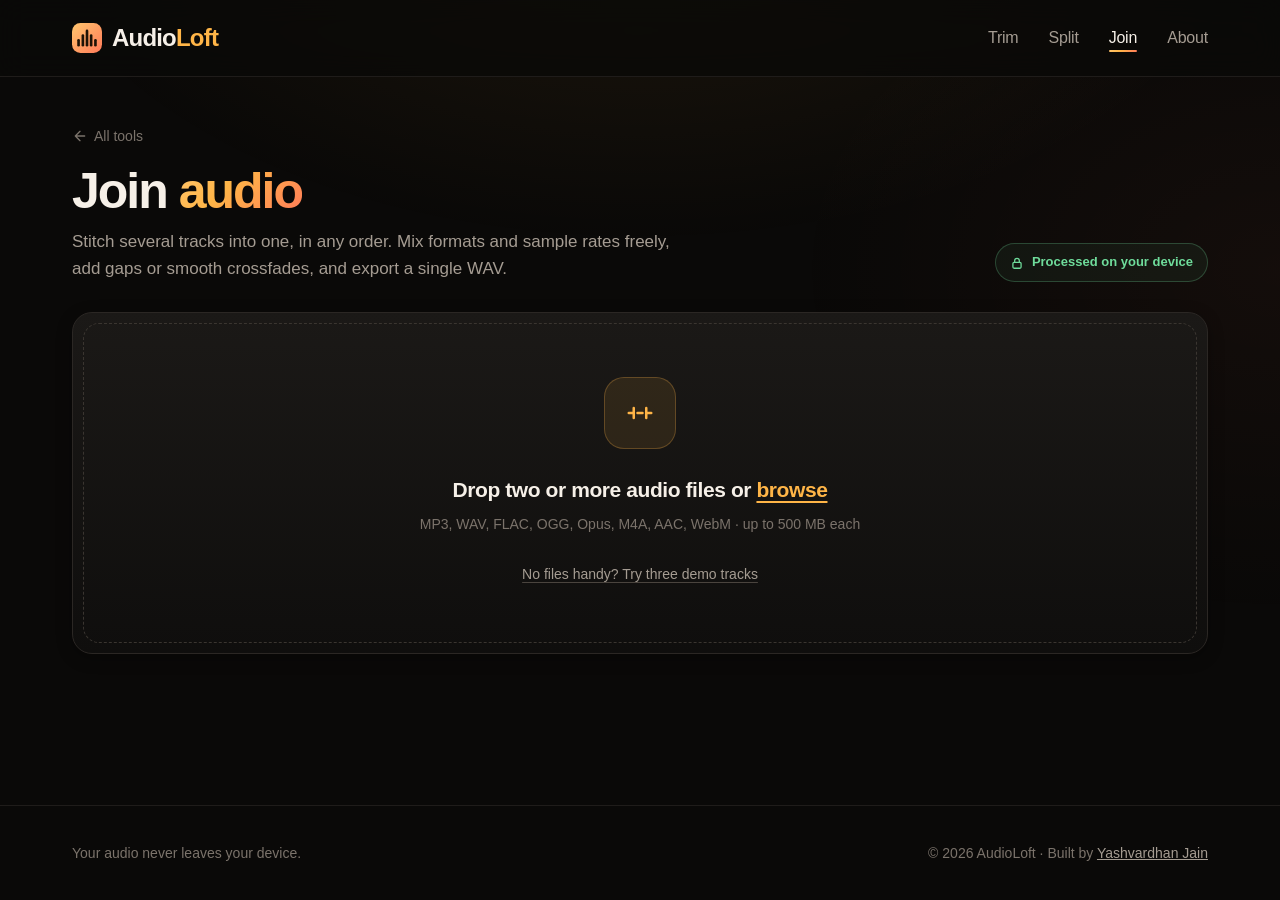
==== join.html @ 72fdf52f "Developed website" ====
<!DOCTYPE html>
<html lang="en">
<head>
    <meta charset="UTF-8">
    <meta name="viewport" content="width=device-width, initial-scale=1.0">
    <meta http-equiv="Content-Security-Policy" content="default-src 'self'; script-src 'self'; style-src 'self'; img-src 'self' data: blob:; media-src 'self' blob:; connect-src 'self'; font-src 'self'; worker-src 'self'; manifest-src 'self'; object-src 'none'; base-uri 'self'; form-action 'none'">
    <title>Join Audio — AudioLoft</title>
    <meta name="description" content="Join several audio files into one, with gaps or crossfades, mixing formats and sample rates. Export lossless WAV. Runs entirely in your browser.">
    <meta name="theme-color" content="#0a0908">
    <link rel="manifest" href="manifest.webmanifest">
    <link rel="icon" href="icons/icon.svg" type="image/svg+xml">
    <link rel="apple-touch-icon" href="icons/apple-touch-icon.png">
    <link rel="stylesheet" href="css/style.css">
</head>
<body>
    <a class="skip-link" href="#mainContent">Skip to main content</a>
    <div class="ambient" aria-hidden="true"></div>

    <svg class="sprite" aria-hidden="true" focusable="false">
        <symbol id="mark" viewBox="0 0 32 32">
            <linearGradient id="markGradient" x1="0" y1="0" x2="1" y2="1">
                <stop offset="0" stop-color="#ffc66e"/>
                <stop offset="1" stop-color="#ff7a59"/>
            </linearGradient>
            <rect width="32" height="32" rx="9" fill="url(#markGradient)"/>
            <g fill="#1d1206">
                <rect x="5.6" y="17" width="2.8" height="8" rx="1.4"/>
                <rect x="10.2" y="12" width="2.8" height="13" rx="1.4"/>
                <rect x="14.6" y="7" width="2.8" height="18" rx="1.4"/>
                <rect x="19" y="12" width="2.8" height="13" rx="1.4"/>
                <rect x="23.6" y="17" width="2.8" height="8" rx="1.4"/>
            </g>
        </symbol>
    </svg>

    <header>
        <nav class="container" aria-label="Main">
            <a href="./" class="logo-link" aria-label="AudioLoft home">
                <svg class="logo-mark" aria-hidden="true"><use href="#mark"/></svg>
                <span class="logo-text">Audio<span class="accent">Loft</span></span>
            </a>
            <ul class="nav-links">
                <li><a href="trim.html">Trim</a></li>
                <li><a href="split.html">Split</a></li>
                <li><a href="join.html" aria-current="page">Join</a></li>
                <li class="nav-extra"><a href="./#about">About</a></li>
            </ul>
        </nav>
    </header>

    <main id="mainContent" class="tool-page" tabindex="-1">
        <div class="container">
            <a class="back-link" href="./">
                <svg aria-hidden="true" width="16" height="16" viewBox="0 0 24 24" fill="none" stroke="currentColor" stroke-width="2" stroke-linecap="round" stroke-linejoin="round"><path d="M19 12H5m7 7l-7-7 7-7"/></svg>
                All tools
            </a>

            <div class="tool-intro">
                <div>
                    <h1>Join <span class="highlight">audio</span></h1>
                    <p>Stitch several tracks into one, in any order. Mix formats and sample rates freely, add gaps or smooth crossfades, and export a single WAV.</p>
                </div>
                <span class="privacy-pill">
                    <svg aria-hidden="true" width="14" height="14" viewBox="0 0 24 24" fill="none" stroke="currentColor" stroke-width="2.2" stroke-linecap="round" stroke-linejoin="round"><rect x="5" y="11" width="14" height="10" rx="2"/><path d="M8 11V8a4 4 0 118 0v3"/></svg>
                    Processed on your device
                </span>
            </div>

            <section class="panel" id="dropStage" aria-label="Choose files">
                <div class="dropzone" id="dropzone" tabindex="0" role="button" aria-describedby="dropHint">
                    <input type="file" id="fileInput" tabindex="-1">
                    <div class="drop-icon" aria-hidden="true">
                        <svg width="30" height="30" viewBox="0 0 24 24" fill="none" stroke="currentColor" stroke-width="2" stroke-linecap="round" stroke-linejoin="round"><path d="M3 12h4M17 12h4M7 8v8M17 8v8"/><path d="M10 12h4"/></svg>
                    </div>
                    <p class="drop-title">Drop two or more audio files or <span class="accent">browse</span></p>
                    <p class="drop-hint" id="dropHint">MP3, WAV, FLAC, OGG, Opus, M4A, AAC, WebM · up to 500 MB each</p>
                    <div class="drop-demo">
                        <button type="button" class="link-button" id="demoButton">No files handy? Try three demo tracks</button>
                    </div>
                </div>
            </section>

            <section class="panel editor" id="editStage" hidden aria-labelledby="tracksTitle">
                <div class="list-head">
                    <h2 class="sr-only" id="tracksTitle">Tracks</h2>
                    <div class="file-name">
                        <div class="file-badge" aria-hidden="true">
                            <svg width="20" height="20" viewBox="0 0 24 24" fill="none" stroke="currentColor" stroke-width="2" stroke-linecap="round" stroke-linejoin="round"><path d="M8 6h13M8 12h13M8 18h13M3 6h.01M3 12h.01M3 18h.01"/></svg>
                        </div>
                        <div>
                            <p class="item-title">Tracks, in playing order</p>
                            <div class="file-meta"><span class="chip" id="trackCount">0 tracks</span><span class="chip" id="trackTotal">0:00.00</span></div>
                        </div>
                    </div>
                    <button type="button" class="btn btn-sm btn-danger" id="clearAll">Remove all</button>
                </div>

                <ol class="item-list" id="trackList" aria-label="Tracks"></ol>

                <div class="dropzone compact" id="addZone" tabindex="0" role="button" aria-label="Add more files">
                    <input type="file" tabindex="-1">
                    <div class="drop-icon" aria-hidden="true">
                        <svg width="18" height="18" viewBox="0 0 24 24" fill="none" stroke="currentColor" stroke-width="2.4" stroke-linecap="round"><path d="M12 5v14M5 12h14"/></svg>
                    </div>
                    <p class="drop-title">Add more files</p>
                    <p class="drop-hint">or drop them here · drag rows to reorder</p>
                </div>

                <div class="controls">
                    <div class="control-card">
                        <h3>Between tracks</h3>
                        <div class="field">
                            <span class="label" id="transitionLabel">Transition</span>
                            <div class="segmented" role="radiogroup" aria-labelledby="transitionLabel">
                                <label><input type="radio" name="transition" value="none" checked><span>None</span></label>
                                <label><input type="radio" name="transition" value="gap"><span>Gap</span></label>
                                <label><input type="radio" name="transition" value="crossfade"><span>Crossfade</span></label>
                            </div>
                        </div>
                        <div class="field" id="transitionField" hidden>
                            <label for="transitionSeconds" id="transitionSecondsLabel">Seconds</label>
                            <input class="input" id="transitionSeconds" type="number" min="0" max="30" step="0.1" value="1">
                        </div>
                    </div>

                    <div class="control-card">
                        <h3>Output</h3>
                        <div class="field-row">
                            <div class="field">
                                <label for="sampleRate">Sample rate</label>
                                <select class="input" id="sampleRate">
                                    <option value="auto">Highest of the tracks</option>
                                    <option value="44100">44.1 kHz</option>
                                    <option value="48000">48 kHz</option>
                                    <option value="96000">96 kHz</option>
                                </select>
                            </div>
                            <div class="field">
                                <label for="channels">Channels</label>
                                <select class="input" id="channels">
                                    <option value="auto">Match the tracks</option>
                                    <option value="2">Stereo</option>
                                    <option value="1">Mono</option>
                                </select>
                            </div>
                        </div>
                        <label class="check"><input type="checkbox" id="normalize"> Normalize peak to −1 dB</label>
                    </div>

                    <div class="control-card">
                        <h3>Export</h3>
                        <div class="field">
                            <label for="fileName">File name</label>
                            <input class="input" id="fileName" value="joined" autocomplete="off" spellcheck="false">
                        </div>
                        <div class="field">
                            <label for="bitDepth">Format</label>
                            <select class="input" id="bitDepth">
                                <option value="16">WAV · 16-bit PCM</option>
                                <option value="24">WAV · 24-bit PCM</option>
                                <option value="32">WAV · 32-bit float</option>
                            </select>
                        </div>
                        <div class="stat"><span>Output length</span><strong id="outLength">0:00.000</strong></div>
                        <div class="export-actions">
                            <button type="button" class="btn btn-sm" id="buildButton">Join &amp; preview</button>
                            <button type="button" class="btn btn-primary" id="exportButton">
                                <svg aria-hidden="true" width="16" height="16" viewBox="0 0 24 24" fill="none" stroke="currentColor" stroke-width="2" stroke-linecap="round" stroke-linejoin="round"><path d="M12 4v11m0 0l-4.5-4.5M12 15l4.5-4.5M5 19h14"/></svg>
                                Export WAV
                            </button>
                        </div>
                    </div>
                </div>

                <div class="result" id="resultPanel" hidden aria-labelledby="resultTitle">
                    <div class="list-head">
                        <h3 id="resultTitle" tabindex="-1">Joined result</h3>
                        <div class="file-meta" id="resultMeta"></div>
                    </div>
                    <div id="resultWave" aria-label="Waveform of the joined result. Click to move the playhead."></div>
                    <div class="transport">
                        <div class="transport-group">
                            <button type="button" class="btn btn-primary btn-play" id="resultPlay" aria-label="Play"></button>
                            <span class="time-display"><strong id="resultTime">0:00.000</strong> / <span id="resultTotal">0:00.000</span></span>
                        </div>
                        <p class="wave-hint" id="resultStale" hidden>Settings changed since this preview. Join again to update it.</p>
                    </div>
                </div>

                <div class="shortcuts" aria-label="Keyboard shortcuts">
                    <span><kbd>Space</kbd> Play / pause the joined preview</span>
                    <span>Reorder with drag and drop, or the <kbd>↑</kbd> <kbd>↓</kbd> buttons</span>
                </div>
            </section>
        </div>
    </main>

    <footer>
        <div class="container">
            <div class="footer-content">
                <p class="footer-tagline">Your audio never leaves your device.</p>
                <p class="footer-info">&copy; 2026 AudioLoft · Built by <a href="https://iamyvj.github.io/" target="_blank" rel="noopener noreferrer">Yashvardhan Jain</a></p>
            </div>
        </div>
    </footer>

    <script src="js/audio-core.js"></script>
    <script src="js/player.js"></script>
    <script src="js/waveform.js"></script>
    <script src="js/ui.js"></script>
    <script src="js/join.js"></script>
    <script src="js/sw-register.js"></script>
</body>
</html>
---- css/style.css ----
/* ==========================================================================
   AudioLoft — shared styles
   Landing page, tool pages and the waveform editor all draw from the tokens
   below. Dark only, like the rest of the toolkit family.
   ========================================================================== */

*,
*::before,
*::after {
    margin: 0;
    padding: 0;
    box-sizing: border-box;
}

:root {
    color-scheme: dark;

    --bg-primary: #0a0908;
    --bg-secondary: #0f0e0d;
    --bg-tertiary: #161413;
    --bg-card: #1b1917;
    --bg-input: #121110;

    --accent-primary: #ffb547;
    --accent-secondary: #ff7a59;
    --accent-glow: rgba(255, 181, 71, 0.14);
    --accent-gradient: linear-gradient(135deg, #ffc66e 0%, #ffb547 40%, #ff7a59 100%);

    --text-primary: #f6f0e8;
    --text-secondary: #a59c92;
    --text-muted: #7b736b;

    --border-color: #2b2724;
    --border-subtle: #1f1c1a;

    --success: #6fdc9b;
    --danger: #ff6b6b;

    --radius-sm: 8px;
    --radius-md: 12px;
    --radius-lg: 20px;

    --shadow-md: 0 4px 16px rgba(0, 0, 0, 0.3);
    --shadow-lg: 0 18px 50px rgba(0, 0, 0, 0.45);

    --font-sans: 'Inter', ui-sans-serif, -apple-system, BlinkMacSystemFont, 'Segoe UI', Roboto, 'Helvetica Neue', sans-serif;
    --font-mono: ui-monospace, 'SF Mono', 'Cascadia Code', 'JetBrains Mono', Consolas, monospace;
}

html {
    scroll-behavior: smooth;
}

body {
    font-family: var(--font-sans);
    background-color: var(--bg-primary);
    color: var(--text-primary);
    line-height: 1.6;
    overflow-x: hidden;
    -webkit-font-smoothing: antialiased;
    -moz-osx-font-smoothing: grayscale;
    min-height: 100vh;
    display: flex;
    flex-direction: column;
}

main {
    flex: 1;
    outline: none;
}

a {
    color: inherit;
}

button,
input,
select {
    font: inherit;
    color: inherit;
}

[hidden] {
    display: none !important;
}

:focus-visible {
    outline: 2px solid var(--accent-primary);
    outline-offset: 3px;
    border-radius: 4px;
}

.sr-only {
    position: absolute;
    width: 1px;
    height: 1px;
    padding: 0;
    margin: -1px;
    overflow: hidden;
    clip: rect(0, 0, 0, 0);
    white-space: nowrap;
    border: 0;
}

.skip-link {
    position: absolute;
    left: 16px;
    top: -60px;
    z-index: 1000;
    padding: 10px 16px;
    border-radius: var(--radius-sm);
    background: var(--accent-primary);
    color: #1a1208;
    font-weight: 600;
    text-decoration: none;
    transition: top 0.2s ease;
}

.skip-link:focus {
    top: 16px;
}

.container {
    max-width: 1200px;
    margin: 0 auto;
    padding: 0 32px;
}

/* Soft warm glow behind every page, fixed so it never scrolls away. */
.ambient {
    position: fixed;
    inset: 0;
    z-index: -1;
    pointer-events: none;
    background:
        radial-gradient(900px 520px at 50% -120px, rgba(255, 181, 71, 0.09), transparent 70%),
        radial-gradient(700px 500px at 100% 30%, rgba(255, 122, 89, 0.045), transparent 70%);
}

/* ---------- Header ---------- */

header {
    background-color: rgba(10, 9, 8, 0.78);
    backdrop-filter: blur(14px) saturate(170%);
    -webkit-backdrop-filter: blur(14px) saturate(170%);
    border-bottom: 1px solid var(--border-subtle);
    position: sticky;
    top: 0;
    z-index: 100;
}

nav {
    display: flex;
    justify-content: space-between;
    align-items: center;
    gap: 24px;
    min-height: 76px;
}

.logo-link {
    display: inline-flex;
    align-items: center;
    gap: 10px;
    text-decoration: none;
    transition: opacity 0.25s ease;
}

.logo-link:hover {
    opacity: 0.85;
}

.logo-mark {
    width: 30px;
    height: 30px;
    flex: none;
}

.logo-text {
    font-size: 24px;
    font-weight: 800;
    letter-spacing: -0.8px;
    color: var(--text-primary);
}

.accent {
    color: var(--accent-primary);
}

.nav-links {
    display: flex;
    list-style: none;
    gap: 30px;
    align-items: center;
}

.nav-links a {
    color: var(--text-secondary);
    text-decoration: none;
    font-weight: 500;
    font-size: 16px;
    letter-spacing: -0.2px;
    position: relative;
    padding: 6px 0;
    white-space: nowrap;
    transition: color 0.25s ease;
}

.nav-links a::after {
    content: '';
    position: absolute;
    left: 0;
    right: 0;
    bottom: 0;
    height: 2px;
    border-radius: 2px;
    background: var(--accent-gradient);
    transform: scaleX(0);
    transform-origin: left;
    transition: transform 0.3s ease;
}

.nav-links a:hover,
.nav-links a[aria-current="page"] {
    color: var(--text-primary);
}

.nav-links a:hover::after,
.nav-links a[aria-current="page"]::after {
    transform: scaleX(1);
}

/* ---------- Buttons ---------- */

.btn {
    display: inline-flex;
    align-items: center;
    justify-content: center;
    gap: 8px;
    min-height: 42px;
    padding: 10px 18px;
    border-radius: 999px;
    border: 1px solid var(--border-color);
    background: var(--bg-tertiary);
    color: var(--text-primary);
    font-size: 14px;
    font-weight: 600;
    letter-spacing: -0.1px;
    text-decoration: none;
    cursor: pointer;
    white-space: nowrap;
    transition: background 0.2s ease, border-color 0.2s ease, transform 0.15s ease, box-shadow 0.2s ease, opacity 0.2s ease;
}

.btn:hover {
    border-color: #3d3833;
    background: #1f1c1a;
}

.btn:active {
    transform: translateY(1px);
}

.btn:disabled {
    opacity: 0.45;
    cursor: not-allowed;
    transform: none;
}

.btn svg {
    flex: none;
}

.btn-primary {
    background: var(--accent-gradient);
    border-color: transparent;
    color: #1d1206;
    box-shadow: 0 6px 24px rgba(255, 150, 70, 0.22);
}

.btn-primary:hover {
    background: var(--accent-gradient);
    border-color: transparent;
    box-shadow: 0 8px 30px rgba(255, 150, 70, 0.34);
}

.btn-ghost {
    background: transparent;
}

.btn-sm {
    min-height: 34px;
    padding: 6px 14px;
    font-size: 13px;
}

.btn-icon {
    width: 40px;
    min-height: 40px;
    padding: 0;
}

.btn-icon.btn-sm {
    width: 34px;
    min-height: 34px;
}

.btn-play {
    width: 52px;
    height: 52px;
    min-height: 52px;
    padding: 0;
}

.btn[aria-pressed="true"] {
    border-color: rgba(255, 181, 71, 0.55);
    color: var(--accent-primary);
    background: rgba(255, 181, 71, 0.08);
}

.btn-danger:hover {
    border-color: rgba(255, 107, 107, 0.5);
    color: var(--danger);
}

/* ---------- Landing: hero ---------- */

.hero {
    position: relative;
    padding: 110px 0 90px;
    text-align: center;
    overflow: hidden;
}

.hero-content {
    position: relative;
    max-width: 860px;
    margin: 0 auto;
}

.hero-badge {
    display: inline-flex;
    align-items: center;
    gap: 8px;
    padding: 7px 16px;
    background-color: var(--bg-tertiary);
    border: 1px solid var(--border-color);
    border-radius: 999px;
    font-size: 13px;
    font-weight: 500;
    color: var(--text-secondary);
    margin-bottom: 30px;
}

.badge-dot {
    width: 7px;
    height: 7px;
    border-radius: 50%;
    background: var(--accent-primary);
    box-shadow: 0 0 0 0 rgba(255, 181, 71, 0.6);
    animation: pulse 2.4s ease-out infinite;
}

@keyframes pulse {
    0% { box-shadow: 0 0 0 0 rgba(255, 181, 71, 0.55); }
    70% { box-shadow: 0 0 0 9px rgba(255, 181, 71, 0); }
    100% { box-shadow: 0 0 0 0 rgba(255, 181, 71, 0); }
}

.hero-title {
    font-size: clamp(44px, 7vw, 80px);
    font-weight: 800;
    line-height: 1.04;
    letter-spacing: -0.045em;
    margin-bottom: 26px;
}

.highlight {
    background: var(--accent-gradient);
    -webkit-background-clip: text;
    background-clip: text;
    color: transparent;
}

.hero-subtitle {
    font-size: clamp(17px, 2vw, 20px);
    color: var(--text-secondary);
    max-width: 640px;
    margin: 0 auto 38px;
    line-height: 1.65;
}

.hero-subtitle strong {
    color: var(--text-primary);
    font-weight: 600;
}

.hero-actions {
    display: flex;
    gap: 12px;
    justify-content: center;
    flex-wrap: wrap;
    margin-bottom: 64px;
}

.hero-actions .btn {
    min-height: 50px;
    padding: 12px 26px;
    font-size: 15px;
}

/* Decorative animated waveform under the hero copy. */
.hero-wave {
    display: flex;
    align-items: center;
    justify-content: center;
    gap: 5px;
    height: 120px;
    max-width: 760px;
    margin: 0 auto;
    -webkit-mask-image: linear-gradient(90deg, transparent, #000 18%, #000 82%, transparent);
    mask-image: linear-gradient(90deg, transparent, #000 18%, #000 82%, transparent);
}

.hero-wave span {
    flex: 1;
    max-width: 6px;
    min-width: 3px;
    height: var(--h, 40%);
    border-radius: 3px;
    background: var(--accent-gradient);
    opacity: 0.85;
    transform-origin: center;
    animation: bar 1.8s ease-in-out infinite;
    animation-delay: var(--d, 0s);
}

@keyframes bar {
    0%, 100% { transform: scaleY(0.55); }
    50% { transform: scaleY(1); }
}

.feature-row {
    list-style: none;
    display: flex;
    flex-wrap: wrap;
    gap: 12px;
    justify-content: center;
    margin-top: 56px;
}

.feature-item {
    display: inline-flex;
    align-items: center;
    gap: 10px;
    padding: 10px 18px;
    border: 1px solid var(--border-subtle);
    border-radius: 999px;
    background: rgba(22, 20, 19, 0.6);
    color: var(--text-secondary);
    font-size: 14px;
    font-weight: 500;
}

.feature-item svg {
    color: var(--accent-primary);
}

/* ---------- Landing: sections ---------- */

.section {
    padding: 90px 0;
}

.section-header {
    text-align: center;
    margin-bottom: 52px;
}

.eyebrow {
    display: inline-block;
    font-size: 12px;
    font-weight: 700;
    letter-spacing: 0.16em;
    text-transform: uppercase;
    color: var(--accent-primary);
    margin-bottom: 14px;
}

.section-title {
    font-size: clamp(32px, 4.4vw, 48px);
    font-weight: 800;
    letter-spacing: -0.035em;
    line-height: 1.1;
    margin-bottom: 14px;
}

.section-description {
    font-size: 18px;
    color: var(--text-secondary);
    max-width: 620px;
    margin: 0 auto;
}

.tools-grid {
    display: grid;
    grid-template-columns: repeat(3, 1fr);
    gap: 22px;
}

.tool-card {
    position: relative;
    display: flex;
    flex-direction: column;
    padding: 32px 30px 30px;
    border: 1px solid var(--border-color);
    border-radius: var(--radius-lg);
    background: linear-gradient(180deg, var(--bg-card), var(--bg-secondary));
    text-decoration: none;
    overflow: hidden;
    transition: transform 0.3s ease, border-color 0.3s ease, box-shadow 0.3s ease;
}

.tool-card::before {
    content: '';
    position: absolute;
    inset: 0 0 auto 0;
    height: 1px;
    background: var(--accent-gradient);
    opacity: 0;
    transition: opacity 0.3s ease;
}

.tool-card:hover {
    transform: translateY(-4px);
    border-color: #3a342f;
    box-shadow: var(--shadow-lg), 0 0 60px rgba(255, 181, 71, 0.06);
}

.tool-card:hover::before {
    opacity: 1;
}

.tool-icon {
    display: grid;
    place-items: center;
    width: 54px;
    height: 54px;
    border-radius: 14px;
    margin-bottom: 26px;
    background: rgba(255, 181, 71, 0.1);
    border: 1px solid rgba(255, 181, 71, 0.22);
    color: var(--accent-primary);
}

.tool-card h3 {
    font-size: 23px;
    font-weight: 700;
    letter-spacing: -0.02em;
    margin-bottom: 10px;
}

.tool-card p {
    color: var(--text-secondary);
    font-size: 15.5px;
    margin-bottom: 22px;
}

.tool-card ul {
    list-style: none;
    display: grid;
    gap: 8px;
    margin-bottom: 30px;
    color: var(--text-secondary);
    font-size: 14px;
}

.tool-card li {
    display: flex;
    gap: 10px;
    align-items: baseline;
}

.tool-card li::before {
    content: '';
    width: 5px;
    height: 5px;
    flex: none;
    border-radius: 50%;
    background: var(--accent-primary);
    transform: translateY(-2px);
}

.tool-link {
    margin-top: auto;
    display: inline-flex;
    align-items: center;
    gap: 8px;
    font-weight: 600;
    font-size: 15px;
    color: var(--accent-primary);
}

.tool-link svg {
    transition: transform 0.25s ease;
}

.tool-card:hover .tool-link svg {
    transform: translateX(4px);
}

.about-grid {
    display: grid;
    grid-template-columns: repeat(4, 1fr);
    gap: 18px;
}

.about-card {
    padding: 28px 24px;
    border: 1px solid var(--border-subtle);
    border-radius: var(--radius-md);
    background: var(--bg-secondary);
}

.about-number {
    font-family: var(--font-mono);
    font-size: 13px;
    font-weight: 600;
    color: var(--accent-primary);
    margin-bottom: 18px;
}

.about-card h3 {
    font-size: 18px;
    font-weight: 700;
    letter-spacing: -0.01em;
    margin-bottom: 8px;
}

.about-card p {
    font-size: 14.5px;
    color: var(--text-secondary);
}

.how-panel {
    margin-top: 40px;
    padding: 36px 40px;
    border: 1px solid var(--border-color);
    border-radius: var(--radius-lg);
    background: linear-gradient(135deg, rgba(255, 181, 71, 0.06), rgba(255, 122, 89, 0.02) 60%, transparent);
    display: grid;
    grid-template-columns: 1fr 1.3fr;
    gap: 40px;
    align-items: center;
}

.how-panel h3 {
    font-size: 26px;
    font-weight: 800;
    letter-spacing: -0.025em;
    margin-bottom: 10px;
}

.how-panel p {
    color: var(--text-secondary);
}

.steps {
    list-style: none;
    display: grid;
    gap: 14px;
    counter-reset: step;
}

.steps li {
    counter-increment: step;
    display: flex;
    gap: 16px;
    align-items: flex-start;
    color: var(--text-secondary);
}

.steps li::before {
    content: counter(step);
    display: grid;
    place-items: center;
    width: 30px;
    height: 30px;
    flex: none;
    border-radius: 50%;
    border: 1px solid rgba(255, 181, 71, 0.35);
    color: var(--accent-primary);
    font-weight: 700;
    font-size: 13px;
}

.steps strong {
    color: var(--text-primary);
    font-weight: 600;
}

.formats {
    margin-top: 28px;
    display: flex;
    flex-wrap: wrap;
    gap: 8px;
}

.chip {
    display: inline-flex;
    align-items: center;
    gap: 6px;
    padding: 4px 11px;
    border-radius: 999px;
    border: 1px solid var(--border-color);
    background: var(--bg-tertiary);
    color: var(--text-secondary);
    font-size: 12.5px;
    font-weight: 500;
    font-variant-numeric: tabular-nums;
}

.developer-note {
    margin-top: 40px;
    text-align: center;
    color: var(--text-muted);
    font-size: 15px;
}

.developer-note a {
    color: var(--accent-primary);
    text-decoration: none;
    font-weight: 600;
}

.developer-note a:hover {
    text-decoration: underline;
}

/* ---------- Footer ---------- */

footer {
    border-top: 1px solid var(--border-subtle);
    padding: 36px 0;
    margin-top: 40px;
}

.footer-content {
    display: flex;
    justify-content: space-between;
    align-items: center;
    gap: 20px;
    flex-wrap: wrap;
}

.footer-tagline,
.footer-info {
    color: var(--text-muted);
    font-size: 14px;
}

.footer-info {
    text-align: right;
}

.footer-info a {
    color: var(--text-secondary);
}

/* ==========================================================================
   Tool pages
   ========================================================================== */

.tool-page {
    padding: 48px 0 40px;
}

.back-link {
    display: inline-flex;
    align-items: center;
    gap: 6px;
    color: var(--text-muted);
    font-size: 14px;
    font-weight: 500;
    text-decoration: none;
    margin-bottom: 18px;
    transition: color 0.2s ease;
}

.back-link:hover {
    color: var(--text-primary);
}

.tool-intro {
    display: flex;
    justify-content: space-between;
    align-items: flex-end;
    gap: 24px;
    flex-wrap: wrap;
    margin-bottom: 30px;
}

.tool-intro h1 {
    font-size: clamp(34px, 4.6vw, 50px);
    font-weight: 800;
    letter-spacing: -0.04em;
    line-height: 1.05;
    margin-bottom: 10px;
}

.tool-intro p {
    color: var(--text-secondary);
    font-size: 17px;
    max-width: 600px;
}

.privacy-pill {
    display: inline-flex;
    align-items: center;
    gap: 8px;
    padding: 8px 14px;
    border-radius: 999px;
    border: 1px solid rgba(111, 220, 155, 0.25);
    background: rgba(111, 220, 155, 0.06);
    color: var(--success);
    font-size: 13px;
    font-weight: 600;
}

.panel {
    border: 1px solid var(--border-color);
    border-radius: var(--radius-lg);
    background: linear-gradient(180deg, var(--bg-card), var(--bg-secondary));
    box-shadow: var(--shadow-md);
}

.panel + .panel {
    margin-top: 20px;
}

/* Drop zone */

.dropzone {
    position: relative;
    display: flex;
    flex-direction: column;
    align-items: center;
    justify-content: center;
    gap: 6px;
    min-height: 320px;
    padding: 48px 24px;
    margin: 10px;
    border: 1.5px dashed #3a3530;
    border-radius: 16px;
    text-align: center;
    cursor: pointer;
    transition: border-color 0.2s ease, background 0.2s ease;
}

.dropzone:hover,
.dropzone.is-dragover {
    border-color: var(--accent-primary);
    background: rgba(255, 181, 71, 0.04);
}

.dropzone:focus-within {
    border-color: var(--accent-primary);
}

.dropzone input[type="file"] {
    position: absolute;
    width: 1px;
    height: 1px;
    opacity: 0;
    pointer-events: none;
}

.drop-icon {
    display: grid;
    place-items: center;
    width: 72px;
    height: 72px;
    border-radius: 20px;
    margin-bottom: 18px;
    background: rgba(255, 181, 71, 0.1);
    border: 1px solid rgba(255, 181, 71, 0.25);
    color: var(--accent-primary);
    transition: transform 0.3s ease;
}

.dropzone:hover .drop-icon,
.dropzone.is-dragover .drop-icon {
    transform: translateY(-4px);
}

.drop-title {
    font-size: 21px;
    font-weight: 700;
    letter-spacing: -0.02em;
}

.drop-title .accent {
    text-decoration: underline;
    text-decoration-thickness: 1.5px;
    text-underline-offset: 4px;
}

.drop-hint {
    color: var(--text-muted);
    font-size: 14px;
}

.drop-demo {
    margin-top: 18px;
}

.link-button {
    background: none;
    border: none;
    color: var(--text-secondary);
    font-size: 14px;
    font-weight: 500;
    cursor: pointer;
    text-decoration: underline;
    text-underline-offset: 3px;
    text-decoration-color: #4a443e;
    padding: 4px 6px;
}

.link-button:hover {
    color: var(--accent-primary);
    text-decoration-color: currentColor;
}

/* Loading */

.loading {
    display: flex;
    flex-direction: column;
    align-items: center;
    justify-content: center;
    gap: 16px;
    min-height: 320px;
    color: var(--text-secondary);
}

.spinner {
    width: 36px;
    height: 36px;
    border-radius: 50%;
    border: 3px solid var(--border-color);
    border-top-color: var(--accent-primary);
    animation: spin 0.8s linear infinite;
}

@keyframes spin {
    to { transform: rotate(360deg); }
}

/* Editor */

.editor {
    padding: 22px;
}

.file-bar {
    display: flex;
    align-items: center;
    justify-content: space-between;
    gap: 16px;
    flex-wrap: wrap;
    margin-bottom: 18px;
}

.file-name {
    display: flex;
    align-items: center;
    gap: 12px;
    min-width: 0;
}

.file-name h2 {
    font-size: 18px;
    font-weight: 700;
    letter-spacing: -0.015em;
    overflow: hidden;
    text-overflow: ellipsis;
    white-space: nowrap;
    max-width: 52vw;
}

.file-badge {
    display: grid;
    place-items: center;
    width: 40px;
    height: 40px;
    flex: none;
    border-radius: 12px;
    background: rgba(255, 181, 71, 0.1);
    color: var(--accent-primary);
}

.file-meta {
    display: flex;
    flex-wrap: wrap;
    gap: 6px;
    margin-top: 4px;
}

.file-meta .chip {
    padding: 2px 9px;
    font-size: 12px;
}

/* Waveform */

.waveform {
    position: relative;
    border: 1px solid var(--border-subtle);
    border-radius: var(--radius-md);
    background: #0d0c0b;
    overflow: hidden;
    touch-action: pan-y;
    user-select: none;
    -webkit-user-select: none;
}

.waveform canvas {
    display: block;
    width: 100%;
    cursor: crosshair;
}

.waveform.is-grabbing canvas {
    cursor: grabbing;
}

.waveform.is-resize canvas {
    cursor: ew-resize;
}

.waveform-scroll {
    display: block;
    width: 100%;
    margin: 0;
    height: 14px;
    -webkit-appearance: none;
    appearance: none;
    background: #121110;
    border-top: 1px solid var(--border-subtle);
}

.waveform-scroll::-webkit-slider-runnable-track {
    height: 14px;
    background: transparent;
}

.waveform-scroll::-webkit-slider-thumb {
    -webkit-appearance: none;
    appearance: none;
    width: var(--thumb, 60px);
    height: 10px;
    margin-top: 2px;
    border-radius: 5px;
    background: #4a433c;
}

.waveform-scroll::-moz-range-thumb {
    width: var(--thumb, 60px);
    height: 10px;
    border: none;
    border-radius: 5px;
    background: #4a433c;
}

.waveform-scroll::-moz-range-track {
    background: transparent;
}

.wave-hint {
    margin-top: 10px;
    color: var(--text-muted);
    font-size: 13px;
}

.wave-hint kbd,
.shortcuts kbd {
    font-family: var(--font-mono);
    font-size: 11.5px;
    padding: 1px 6px;
    border-radius: 5px;
    border: 1px solid var(--border-color);
    background: var(--bg-tertiary);
    color: var(--text-secondary);
}

/* Transport */

.transport {
    display: flex;
    align-items: center;
    justify-content: space-between;
    gap: 16px;
    flex-wrap: wrap;
    margin-top: 16px;
}

.transport-group {
    display: flex;
    align-items: center;
    gap: 8px;
    flex-wrap: wrap;
}

.time-display {
    font-family: var(--font-mono);
    font-variant-numeric: tabular-nums;
    font-size: 15px;
    color: var(--text-secondary);
    padding: 0 6px;
    white-space: nowrap;
}

.time-display strong {
    color: var(--text-primary);
    font-weight: 600;
}

/* Control cards under the waveform */

.controls {
    display: grid;
    grid-template-columns: repeat(3, 1fr);
    gap: 16px;
    margin-top: 22px;
}

.controls.two {
    grid-template-columns: 1.4fr 1fr;
}

.control-card {
    padding: 20px;
    border: 1px solid var(--border-subtle);
    border-radius: var(--radius-md);
    background: rgba(13, 12, 11, 0.7);
    min-width: 0;
}

.control-card h3 {
    font-size: 13px;
    font-weight: 700;
    letter-spacing: 0.1em;
    text-transform: uppercase;
    color: var(--text-muted);
    margin-bottom: 16px;
}

.field {
    display: grid;
    gap: 6px;
    align-content: start;
    margin-bottom: 14px;
}

.field:last-child {
    margin-bottom: 0;
}

.field-row {
    display: grid;
    grid-template-columns: 1fr 1fr;
    gap: 12px;
    margin-bottom: 14px;
}

.field-row .field {
    margin-bottom: 0;
}

.field label,
.field .label {
    font-size: 13px;
    font-weight: 500;
    color: var(--text-secondary);
}

.field small {
    font-size: 12px;
    color: var(--text-muted);
}

.input,
select.input {
    width: 100%;
    min-height: 40px;
    padding: 8px 12px;
    border-radius: var(--radius-sm);
    border: 1px solid var(--border-color);
    background: var(--bg-input);
    color: var(--text-primary);
    font-size: 14px;
    transition: border-color 0.2s ease, box-shadow 0.2s ease;
}

.input.mono {
    font-family: var(--font-mono);
    font-variant-numeric: tabular-nums;
}

.input:focus {
    outline: none;
    border-color: rgba(255, 181, 71, 0.6);
    box-shadow: 0 0 0 3px rgba(255, 181, 71, 0.12);
}

.input.is-invalid {
    border-color: rgba(255, 107, 107, 0.7);
}

select.input {
    appearance: none;
    -webkit-appearance: none;
    padding-right: 34px;
    background-image: url("data:image/svg+xml,%3Csvg xmlns='http://www.w3.org/2000/svg' width='12' height='12' viewBox='0 0 24 24' fill='none' stroke='%23a59c92' stroke-width='2.5' stroke-linecap='round' stroke-linejoin='round'%3E%3Cpath d='M6 9l6 6 6-6'/%3E%3C/svg%3E");
    background-repeat: no-repeat;
    background-position: right 12px center;
}

.input-with-btn {
    display: flex;
    align-items: center;
    gap: 6px;
}

.input-with-btn .btn-icon {
    width: 40px;
    min-height: 40px;
    flex: none;
}

.input-with-btn .input {
    flex: 1;
    min-width: 0;
}

.segmented {
    display: inline-flex;
    padding: 3px;
    border: 1px solid var(--border-color);
    border-radius: 999px;
    background: var(--bg-input);
    width: 100%;
}

.segmented label {
    flex: 1;
    position: relative;
    text-align: center;
    cursor: pointer;
}

.segmented input {
    position: absolute;
    opacity: 0;
    inset: 0;
    cursor: pointer;
}

.segmented span {
    display: block;
    padding: 7px 10px;
    border-radius: 999px;
    font-size: 13px;
    font-weight: 600;
    color: var(--text-secondary);
    transition: background 0.2s ease, color 0.2s ease;
}

.segmented input:checked + span {
    background: var(--bg-card);
    color: var(--text-primary);
    box-shadow: inset 0 0 0 1px #3a342f;
}

.segmented input:focus-visible + span {
    outline: 2px solid var(--accent-primary);
    outline-offset: 1px;
}

.check {
    display: flex;
    align-items: center;
    gap: 10px;
    font-size: 14px;
    color: var(--text-secondary);
    cursor: pointer;
    margin-bottom: 12px;
}

.check input {
    width: 18px;
    height: 18px;
    accent-color: var(--accent-primary);
    flex: none;
}

.stat {
    display: flex;
    justify-content: space-between;
    gap: 12px;
    padding: 8px 0;
    border-bottom: 1px solid var(--border-subtle);
    font-size: 14px;
    color: var(--text-secondary);
}

.stat:last-of-type {
    border-bottom: none;
}

.stat strong {
    font-family: var(--font-mono);
    font-variant-numeric: tabular-nums;
    font-weight: 600;
    color: var(--text-primary);
}

.export-actions {
    display: grid;
    gap: 10px;
    margin-top: 16px;
}

.export-actions .btn {
    width: 100%;
}

.tabs {
    display: flex;
    gap: 4px;
    padding: 3px;
    border: 1px solid var(--border-color);
    border-radius: 999px;
    background: var(--bg-input);
    margin-bottom: 16px;
    overflow-x: auto;
}

.tabs button {
    flex: 1;
    padding: 7px 12px;
    border: none;
    border-radius: 999px;
    background: transparent;
    color: var(--text-secondary);
    font-size: 13px;
    font-weight: 600;
    cursor: pointer;
    white-space: nowrap;
}

.tabs button[aria-selected="true"] {
    background: var(--bg-card);
    color: var(--text-primary);
    box-shadow: inset 0 0 0 1px #3a342f;
}

/* Lists (split segments, join tracks) */

.list-head {
    display: flex;
    justify-content: space-between;
    align-items: center;
    gap: 12px;
    flex-wrap: wrap;
    margin-bottom: 14px;
}

.list-head h3 {
    margin-bottom: 0;
}

.item-list {
    list-style: none;
    display: grid;
    gap: 8px;
}

.item {
    display: grid;
    grid-template-columns: auto 1fr auto;
    align-items: center;
    gap: 14px;
    padding: 10px 12px;
    border: 1px solid var(--border-subtle);
    border-radius: var(--radius-md);
    background: var(--bg-tertiary);
    transition: border-color 0.2s ease, background 0.2s ease, opacity 0.2s ease;
}

.item:hover {
    border-color: #35302b;
}

.item.is-active {
    border-color: rgba(255, 181, 71, 0.45);
}

.item.is-dragging {
    opacity: 0.4;
}

.item.drop-before {
    box-shadow: 0 -2px 0 0 var(--accent-primary);
}

.item.drop-after {
    box-shadow: 0 2px 0 0 var(--accent-primary);
}

.item-index {
    display: grid;
    place-items: center;
    width: 32px;
    height: 32px;
    border-radius: 10px;
    font-family: var(--font-mono);
    font-size: 13px;
    font-weight: 700;
    color: #1d1206;
    background: var(--swatch, var(--accent-primary));
}

.item-body {
    min-width: 0;
    display: grid;
    gap: 4px;
}

.item-title {
    font-weight: 600;
    font-size: 14.5px;
    overflow: hidden;
    text-overflow: ellipsis;
    white-space: nowrap;
}

.item-sub {
    font-family: var(--font-mono);
    font-variant-numeric: tabular-nums;
    font-size: 12.5px;
    color: var(--text-muted);
}

.item-name {
    min-height: 34px;
    padding: 5px 10px;
    font-size: 13.5px;
}

.item-actions {
    display: flex;
    gap: 6px;
    align-items: center;
}

.drag-handle {
    cursor: grab;
    color: var(--text-muted);
    display: grid;
    place-items: center;
    width: 22px;
}

.item canvas.mini-wave {
    display: block;
    width: 100%;
    height: 30px;
}

.empty-note {
    padding: 28px 16px;
    text-align: center;
    color: var(--text-muted);
    font-size: 14px;
    border: 1px dashed var(--border-color);
    border-radius: var(--radius-md);
}

/* Join: compact add-more dropzone */

.dropzone.compact {
    min-height: 0;
    padding: 18px;
    margin: 14px 0 0;
    flex-direction: row;
    gap: 12px;
}

.dropzone.compact .drop-icon {
    width: 40px;
    height: 40px;
    border-radius: 12px;
    margin: 0;
}

.dropzone.compact .drop-title {
    font-size: 15px;
}

.result {
    margin-top: 20px;
    padding: 20px;
    border: 1px solid rgba(255, 181, 71, 0.25);
    border-radius: var(--radius-md);
    background: linear-gradient(180deg, rgba(255, 181, 71, 0.05), transparent 70%);
}

.result h3 {
    color: var(--accent-primary);
}

.shortcuts {
    display: flex;
    flex-wrap: wrap;
    gap: 14px 22px;
    margin-top: 22px;
    color: var(--text-muted);
    font-size: 13px;
}

/* Progress overlay shown while encoding/exporting */

.busy-overlay {
    position: fixed;
    inset: 0;
    z-index: 500;
    display: grid;
    place-items: center;
    background: rgba(5, 4, 4, 0.66);
    backdrop-filter: blur(4px);
    -webkit-backdrop-filter: blur(4px);
}

.busy-card {
    display: flex;
    align-items: center;
    gap: 16px;
    padding: 20px 26px;
    border-radius: var(--radius-md);
    border: 1px solid var(--border-color);
    background: var(--bg-card);
    box-shadow: var(--shadow-lg);
    font-weight: 600;
}

/* Toasts */

.toast-stack {
    position: fixed;
    bottom: 24px;
    left: 50%;
    transform: translateX(-50%);
    z-index: 600;
    display: grid;
    gap: 10px;
    width: min(440px, calc(100% - 32px));
    pointer-events: none;
}

.toast {
    padding: 13px 18px;
    border-radius: var(--radius-md);
    border: 1px solid var(--border-color);
    background: #1f1c1a;
    box-shadow: var(--shadow-lg);
    font-size: 14px;
    color: var(--text-primary);
    animation: toast-in 0.25s ease-out;
    pointer-events: auto;
}

.toast.is-error {
    border-color: rgba(255, 107, 107, 0.45);
}

.toast.is-success {
    border-color: rgba(111, 220, 155, 0.4);
}

.toast.is-leaving {
    opacity: 0;
    transform: translateY(6px);
    transition: opacity 0.25s ease, transform 0.25s ease;
}

@keyframes toast-in {
    from { opacity: 0; transform: translateY(10px); }
    to { opacity: 1; transform: none; }
}

/* ---------- Responsive ---------- */

@media (max-width: 1024px) {
    .tool-card {
        padding: 26px 22px 24px;
    }

    .about-grid {
        grid-template-columns: 1fr 1fr;
    }

    .controls,
    .controls.two {
        grid-template-columns: 1fr 1fr;
    }

    .controls > .control-card:last-child:nth-child(odd) {
        grid-column: 1 / -1;
    }

    .how-panel {
        grid-template-columns: 1fr;
        gap: 24px;
    }
}

@media (max-width: 860px) {
    .tools-grid {
        grid-template-columns: 1fr;
    }
}

@media (max-width: 720px) {
    .container {
        padding: 0 16px;
    }

    nav {
        min-height: 64px;
        gap: 12px;
    }

    .logo-text {
        font-size: 21px;
    }

    .logo-mark {
        width: 26px;
        height: 26px;
    }

    .nav-links {
        gap: 16px;
    }

    .nav-links a {
        font-size: 14.5px;
    }

    .nav-links .nav-extra {
        display: none;
    }

    .hero {
        padding: 70px 0 60px;
    }

    .hero-wave {
        height: 80px;
        gap: 4px;
    }

    .section {
        padding: 64px 0;
    }

    .tools-grid,
    .about-grid,
    .controls,
    .controls.two {
        grid-template-columns: 1fr;
    }

    .controls > .control-card:last-child:nth-child(odd) {
        grid-column: auto;
    }

    .how-panel {
        padding: 26px 22px;
    }

    .tool-page {
        padding-top: 28px;
    }

    .editor {
        padding: 14px;
    }

    .dropzone {
        min-height: 260px;
        padding: 36px 16px;
    }

    .file-name h2 {
        max-width: 70vw;
    }

    .item {
        grid-template-columns: auto 1fr;
    }

    .item-actions {
        grid-column: 1 / -1;
        justify-content: flex-end;
    }

    .footer-info {
        text-align: left;
    }

    .shortcuts {
        display: none;
    }
}

@media (prefers-reduced-motion: reduce) {
    *,
    *::before,
    *::after {
        animation-duration: 0.001ms !important;
        animation-iteration-count: 1 !important;
        transition-duration: 0.001ms !important;
        scroll-behavior: auto !important;
    }
}

/* Inline SVG symbol sheet; present in the DOM but never drawn. */
.sprite {
    position: absolute;
    width: 0;
    height: 0;
    overflow: hidden;
}

.result-list {
    margin-top: 16px;
}

.field small strong,
.field small code {
    color: var(--text-secondary);
    font-family: var(--font-mono);
    font-size: 11.5px;
}

.btn-spacer {
    width: 34px;
    flex: none;
}

.item-track {
    grid-template-columns: auto auto 1fr auto;
    cursor: default;
}

.item-track .item-body {
    gap: 2px;
}

.item-track canvas.mini-wave {
    margin-top: 6px;
    opacity: 0.85;
}

.result .transport {
    margin-top: 14px;
}

.result .wave-hint {
    margin: 0;
    color: var(--accent-primary);
}

@media (max-width: 720px) {
    .item-track {
        grid-template-columns: auto auto 1fr;
    }

    .item-track .item-actions {
        grid-column: 1 / -1;
    }
}
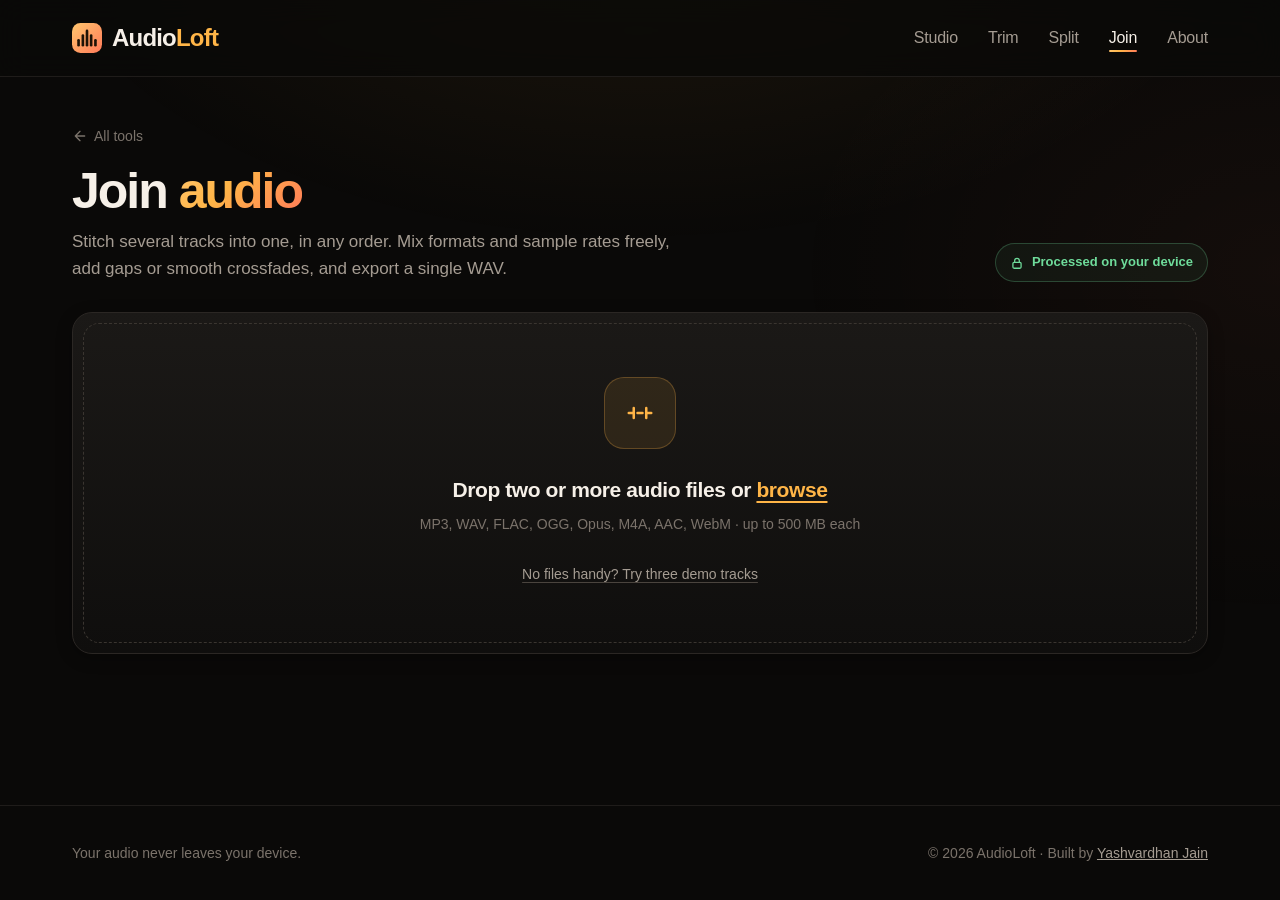
==== commit 7431606c: "Added studio feature" ====
--- a/join.html
+++ b/join.html
@@ -40,6 +40,7 @@
                 <span class="logo-text">Audio<span class="accent">Loft</span></span>
             </a>
             <ul class="nav-links">
+                <li><a href="studio.html">Studio</a></li>
                 <li><a href="trim.html">Trim</a></li>
                 <li><a href="split.html">Split</a></li>
                 <li><a href="join.html" aria-current="page">Join</a></li>
--- a/css/style.css
+++ b/css/style.css
@@ -1792,3 +1792,277 @@
         grid-column: 1 / -1;
     }
 }
+
+/* ==========================================================================
+   Studio
+   ========================================================================== */
+
+.project-bar {
+    display: flex;
+    justify-content: space-between;
+    align-items: center;
+    gap: 16px;
+    flex-wrap: wrap;
+    margin-bottom: 16px;
+}
+
+.project-title {
+    font-size: 20px;
+    font-weight: 800;
+    letter-spacing: -0.02em;
+    margin-bottom: 4px;
+}
+
+.timeline {
+    position: relative;
+    display: flex;
+    gap: 4px;
+    min-height: 78px;
+    padding: 6px;
+    border: 1px solid var(--border-subtle);
+    border-radius: var(--radius-md);
+    background: #0d0c0b;
+    overflow-x: auto;
+}
+
+.timeline-seg {
+    position: relative;
+    display: flex;
+    flex-direction: column;
+    justify-content: space-between;
+    gap: 4px;
+    flex: 1 1 0;
+    min-width: 54px;
+    padding: 7px 9px 6px;
+    border: 1px solid transparent;
+    border-radius: 9px;
+    background: color-mix(in srgb, var(--swatch, #ffb547) 13%, #141210);
+    color: var(--text-primary);
+    text-align: left;
+    cursor: pointer;
+    overflow: hidden;
+    transition: border-color 0.2s ease, background 0.2s ease, opacity 0.2s ease;
+}
+
+.timeline-seg:hover {
+    background: color-mix(in srgb, var(--swatch, #ffb547) 20%, #141210);
+}
+
+.timeline-seg.is-selected {
+    border-color: var(--swatch, #ffb547);
+    box-shadow: 0 0 0 1px var(--swatch, #ffb547) inset;
+}
+
+.timeline-seg.is-dragging {
+    opacity: 0.4;
+}
+
+.timeline-seg.drop-before {
+    box-shadow: -3px 0 0 0 var(--accent-primary);
+}
+
+.timeline-seg.drop-after {
+    box-shadow: 3px 0 0 0 var(--accent-primary);
+}
+
+.seg-label {
+    display: flex;
+    gap: 6px;
+    align-items: baseline;
+    min-width: 0;
+    font-size: 12px;
+    font-weight: 600;
+    white-space: nowrap;
+}
+
+.seg-label b {
+    color: var(--swatch, #ffb547);
+    font-family: var(--font-mono);
+}
+
+.seg-label span {
+    overflow: hidden;
+    text-overflow: ellipsis;
+}
+
+.timeline-seg canvas {
+    display: block;
+    width: 100%;
+    height: 34px;
+}
+
+.timeline-playhead {
+    position: absolute;
+    top: 0;
+    bottom: 0;
+    width: 2px;
+    margin-left: -1px;
+    background: #ffffff;
+    box-shadow: 0 0 8px rgba(255, 255, 255, 0.5);
+    pointer-events: none;
+    z-index: 2;
+}
+
+.clip-editor {
+    margin-top: 18px;
+    padding: 18px;
+    border: 1px solid var(--border-color);
+    border-radius: var(--radius-lg);
+    background: rgba(13, 12, 11, 0.55);
+}
+
+.clip-head {
+    display: grid;
+    grid-template-columns: auto 1fr auto;
+    align-items: center;
+    gap: 14px;
+    margin-bottom: 14px;
+}
+
+.clip-head-body {
+    display: grid;
+    gap: 3px;
+    min-width: 0;
+}
+
+.clip-name {
+    font-weight: 700;
+    font-size: 16px;
+    max-width: 460px;
+}
+
+.studio-bottom {
+    margin-top: 18px;
+}
+
+.item-clip {
+    cursor: pointer;
+}
+
+.item-clip .item-actions .btn-icon {
+    flex: none;
+}
+
+@media (max-width: 720px) {
+    .clip-editor {
+        padding: 12px;
+    }
+
+    .clip-head {
+        grid-template-columns: auto 1fr;
+    }
+
+    .clip-head .item-actions {
+        grid-column: 1 / -1;
+        justify-content: flex-start;
+    }
+
+    .timeline-seg {
+        min-width: 64px;
+    }
+}
+
+@media (max-width: 420px) {
+    .nav-links {
+        gap: 12px;
+    }
+
+    .nav-links a {
+        font-size: 13.5px;
+    }
+}
+
+/* Landing: featured Studio card */
+
+.studio-card {
+    position: relative;
+    display: grid;
+    grid-template-columns: 1.1fr 1fr;
+    gap: 40px;
+    align-items: center;
+    padding: 40px;
+    margin-bottom: 22px;
+    border: 1px solid rgba(255, 181, 71, 0.28);
+    border-radius: var(--radius-lg);
+    background:
+        radial-gradient(600px 300px at 100% 0%, rgba(255, 122, 89, 0.1), transparent 70%),
+        linear-gradient(180deg, var(--bg-card), var(--bg-secondary));
+    text-decoration: none;
+    overflow: hidden;
+    transition: transform 0.3s ease, box-shadow 0.3s ease, border-color 0.3s ease;
+}
+
+.studio-card:hover {
+    transform: translateY(-4px);
+    border-color: rgba(255, 181, 71, 0.5);
+    box-shadow: var(--shadow-lg), 0 0 70px rgba(255, 181, 71, 0.08);
+}
+
+.studio-card h3 {
+    font-size: clamp(24px, 3vw, 32px);
+    font-weight: 800;
+    letter-spacing: -0.03em;
+    line-height: 1.15;
+    margin-bottom: 12px;
+}
+
+.studio-card p {
+    color: var(--text-secondary);
+    font-size: 16px;
+    margin-bottom: 24px;
+}
+
+.studio-card:hover .tool-link svg {
+    transform: translateX(4px);
+}
+
+.studio-card-art {
+    position: relative;
+    display: flex;
+    gap: 6px;
+    height: 120px;
+    padding: 10px;
+    border: 1px solid var(--border-subtle);
+    border-radius: var(--radius-md);
+    background: #0d0c0b;
+}
+
+.art-clip {
+    border-radius: 9px;
+    background:
+        repeating-linear-gradient(90deg, var(--c) 0 3px, transparent 3px 6px) center / 100% 46% no-repeat,
+        color-mix(in srgb, var(--c) 14%, #141210);
+}
+
+.art-a { --c: #ffb547; flex: 3; }
+.art-b { --c: #ff7a59; flex: 2; }
+.art-c { --c: #7cc7ff; flex: 4; }
+.art-d { --c: #ffb547; flex: 1.5; }
+
+.art-head {
+    position: absolute;
+    top: 0;
+    bottom: 0;
+    left: 10%;
+    width: 2px;
+    background: #fff;
+    box-shadow: 0 0 10px rgba(255, 255, 255, 0.6);
+    animation: sweep 6s linear infinite;
+}
+
+@keyframes sweep {
+    from { left: 4%; }
+    to { left: 96%; }
+}
+
+@media (max-width: 860px) {
+    .studio-card {
+        grid-template-columns: 1fr;
+        gap: 26px;
+        padding: 28px 22px;
+    }
+
+    .studio-card-art {
+        height: 90px;
+    }
+}
